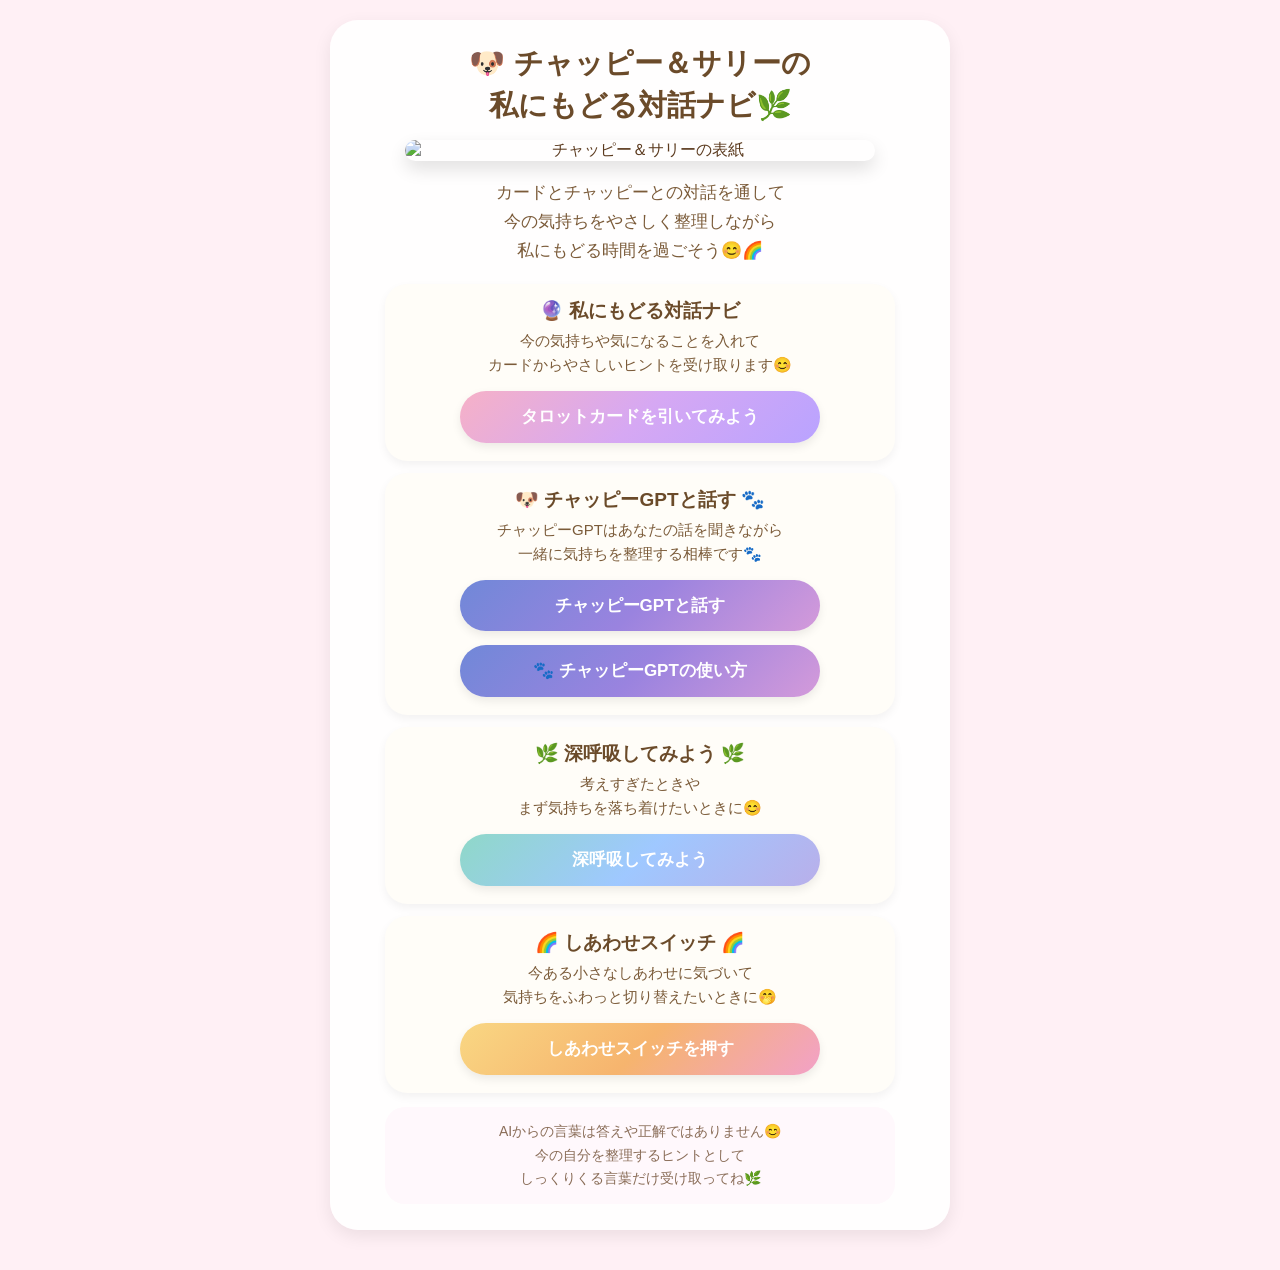
==== index.html @ 1b2f11bb "Add files via upload" ====
<!DOCTYPE html>
<html lang="ja">
<head>
  <meta charset="UTF-8">

  <meta
    name="viewport"
    content="width=device-width, initial-scale=1.0"
  >

  <title>チャッピー＆サリーの私にもどる対話ナビ</title>

  <style>
    *{
      box-sizing:border-box;
    }

    body{
      font-family:"Hiragino Kaku Gothic ProN", sans-serif;
      text-align:center;
      background:#fff0f5;
      color:#5b3a1e;
      margin:0;
      padding:20px 14px 40px;
    }

    .main-card{
      width:92%;
      max-width:620px;
      margin:0 auto;
      padding:22px 16px 26px;
      background:rgba(255,255,255,0.92);
      border-radius:28px;
      box-shadow:0 6px 18px rgba(0,0,0,0.08);
    }

    h1{
      margin:0 0 14px;
      color:#6b4b2a;
      font-size:29px;
      line-height:1.45;
    }

    .hero-img{
      display:block;
      width:92%;
      max-width:470px;
      margin:14px auto 18px;
      border-radius:22px;
      box-shadow:0 8px 18px rgba(0,0,0,0.12);
    }

    .desc{
      margin:0 auto 18px;
      color:#7b5b39;
      font-size:17px;
      line-height:1.7;
    }

    .guide-box{
      width:94%;
      max-width:510px;
      margin:12px auto 0;
      padding:14px;
      background:#fffdf8;
      border-radius:22px;
      box-shadow:0 4px 10px rgba(0,0,0,0.05);
    }

    .guide-title{
      margin-bottom:5px;
      color:#6b4b2a;
      font-size:19px;
      font-weight:bold;
    }

    .guide-text{
      margin-bottom:10px;
      color:#7b5b39;
      font-size:15px;
      line-height:1.6;
    }

    button{
      width:88%;
      max-width:360px;
      margin:4px auto;
      padding:14px 18px;
      border:none;
      border-radius:28px;
      color:white;
      font-size:17px;
      font-weight:bold;
      line-height:1.4;
      cursor:pointer;
      box-shadow:0 4px 10px rgba(0,0,0,0.08);
    }

    button:active{
      transform:scale(0.98);
    }

    .btn-tarot{
      background:linear-gradient(
        135deg,
        #f6b1c7,
        #d6a8f3,
        #b9a3ff
      );
    }

    .btn-chappy{
      background:linear-gradient(
        135deg,
        #7088d8,
        #9a83df,
        #d49ada
      );
    }

    .btn-breath{
      background:linear-gradient(
        135deg,
        #8fd8c8,
        #9fc8ff,
        #b9afea
      );
    }

    .btn-switch{
      background:linear-gradient(
        135deg,
        #f9d783,
        #f6b46e,
        #f2a1c8
      );
    }

    .guide-btn{
  margin-top:10px;
}

.guide-image-wrap{
  width:78%;
  max-width:380px;
  margin:14px auto 0;
  padding:8px;
  background:rgba(255,255,255,0.9);
  border-radius:20px;
  box-shadow:0 6px 16px rgba(0,0,0,0.08);
}

.guide-image{
  display:block;
  width:100%;
  height:auto;
  border-radius:14px;
}

    .important-box{
      width:94%;
      max-width:510px;
      margin:14px auto 0;
      padding:13px 14px;
      background:#fff8fc;
      border-radius:20px;
      color:#8a6d58;
      font-size:14px;
      line-height:1.7;
    }

    @media(max-width:480px){
      body{
        padding:16px 10px 32px;
      }

      .main-card{
        width:96%;
        padding:20px 12px 24px;
      }

      h1{
        font-size:24px;
      }

      .desc{
        font-size:15px;
      }

      .guide-title{
        font-size:17px;
      }

      .guide-text{
        font-size:14px;
      }

      button{
        width:94%;
        font-size:16px;
      }

   .guide-image-wrap{
  width:84%;
  max-width:340px;
   }
      
    }
  </style>
</head>

<body>

  <div class="main-card">

    <h1>
      🐶 チャッピー＆サリーの<br>
      私にもどる対話ナビ🌿
    </h1>

    <img
      src="https://raw.githubusercontent.com/Chappy-Sally/chappy-sally-images/main/covers/CS_hyousi.jpg"
      class="hero-img"
      alt="チャッピー＆サリーの表紙"
    >

    <p class="desc">
      カードとチャッピーとの対話を通して<br>
      今の気持ちをやさしく整理しながら<br>
      私にもどる時間を過ごそう😊🌈
    </p>


    <!-- 1. 私にもどる対話ナビ -->
    <div class="guide-box">

      <div class="guide-title">
        🔮 私にもどる対話ナビ
      </div>

      <div class="guide-text">
        今の気持ちや気になることを入れて<br>
        カードからやさしいヒントを受け取ります😊
      </div>

      <button
        class="btn-tarot"
        onclick="location.href='tarot.html'"
      >
        タロットカードを引いてみよう
      </button>

    </div>


    <!-- 2. チャッピーGPT -->
    <div class="guide-box">

      <div class="guide-title">
        🐶 チャッピーGPTと話す 🐾
      </div>

      <div class="guide-text">
        チャッピーGPTはあなたの話を聞きながら<br>
        一緒に気持ちを整理する相棒です🐾
      </div>

      <button
        class="btn-chappy"
        onclick="openChappyGPT()"
      >
        チャッピーGPTと話す
      </button>

     <button
  class="btn-chappy guide-btn"
  onclick="toggleChappyGuide()"
>
  🐾 チャッピーGPTの使い方
</button>

<div
  id="chappyGuide"
  class="guide-image-wrap"
  style="display:none;"
>
  <img
    src="https://raw.githubusercontent.com/Chappy-Sally/chappy-sally-images/main/covers/cs_tukaikata_c.png"
    alt="チャッピーGPTの使い方"
    class="guide-image"
  >
</div>
      
    </div>


    <!-- 3. 深呼吸 -->
    <div class="guide-box">

      <div class="guide-title">
        🌿 深呼吸してみよう 🌿
      </div>

      <div class="guide-text">
        考えすぎたときや<br>
        まず気持ちを落ち着けたいときに😊
      </div>

      <button
        class="btn-breath"
        onclick="location.href='shinkokyu.html'"
      >
        深呼吸してみよう
      </button>

    </div>


    <!-- 4. しあわせスイッチ -->
    <div class="guide-box">

      <div class="guide-title">
        🌈 しあわせスイッチ 🌈
      </div>

      <div class="guide-text">
        今ある小さなしあわせに気づいて<br>
        気持ちをふわっと切り替えたいときに🤭
      </div>

      <button
        class="btn-switch"
        onclick="location.href='switch.html'"
      >
        しあわせスイッチを押す
      </button>

    </div>


    <div class="important-box">
      AIからの言葉は答えや正解ではありません😊<br>
      今の自分を整理するヒントとして<br>
      しっくりくる言葉だけ受け取ってね🌿
    </div>

  </div>


  <script>
    function openChappyGPT(){
      const chappyGptUrl =
        "https://chatgpt.com/g/g-6a521739bdc08191be5387b1993ba520-tiyatuhigpt";

      window.open(
        chappyGptUrl,
        "_blank",
        "noopener,noreferrer"
      );
    }

    function toggleChappyGuide(){
  const guide =
    document.getElementById("chappyGuide");

  if(guide.style.display === "none"){
    guide.style.display = "block";

    guide.scrollIntoView({
      behavior:"smooth",
      block:"start"
    });
  }else{
    guide.style.display = "none";
  }
    }
    
  </script>

</body>
</html>
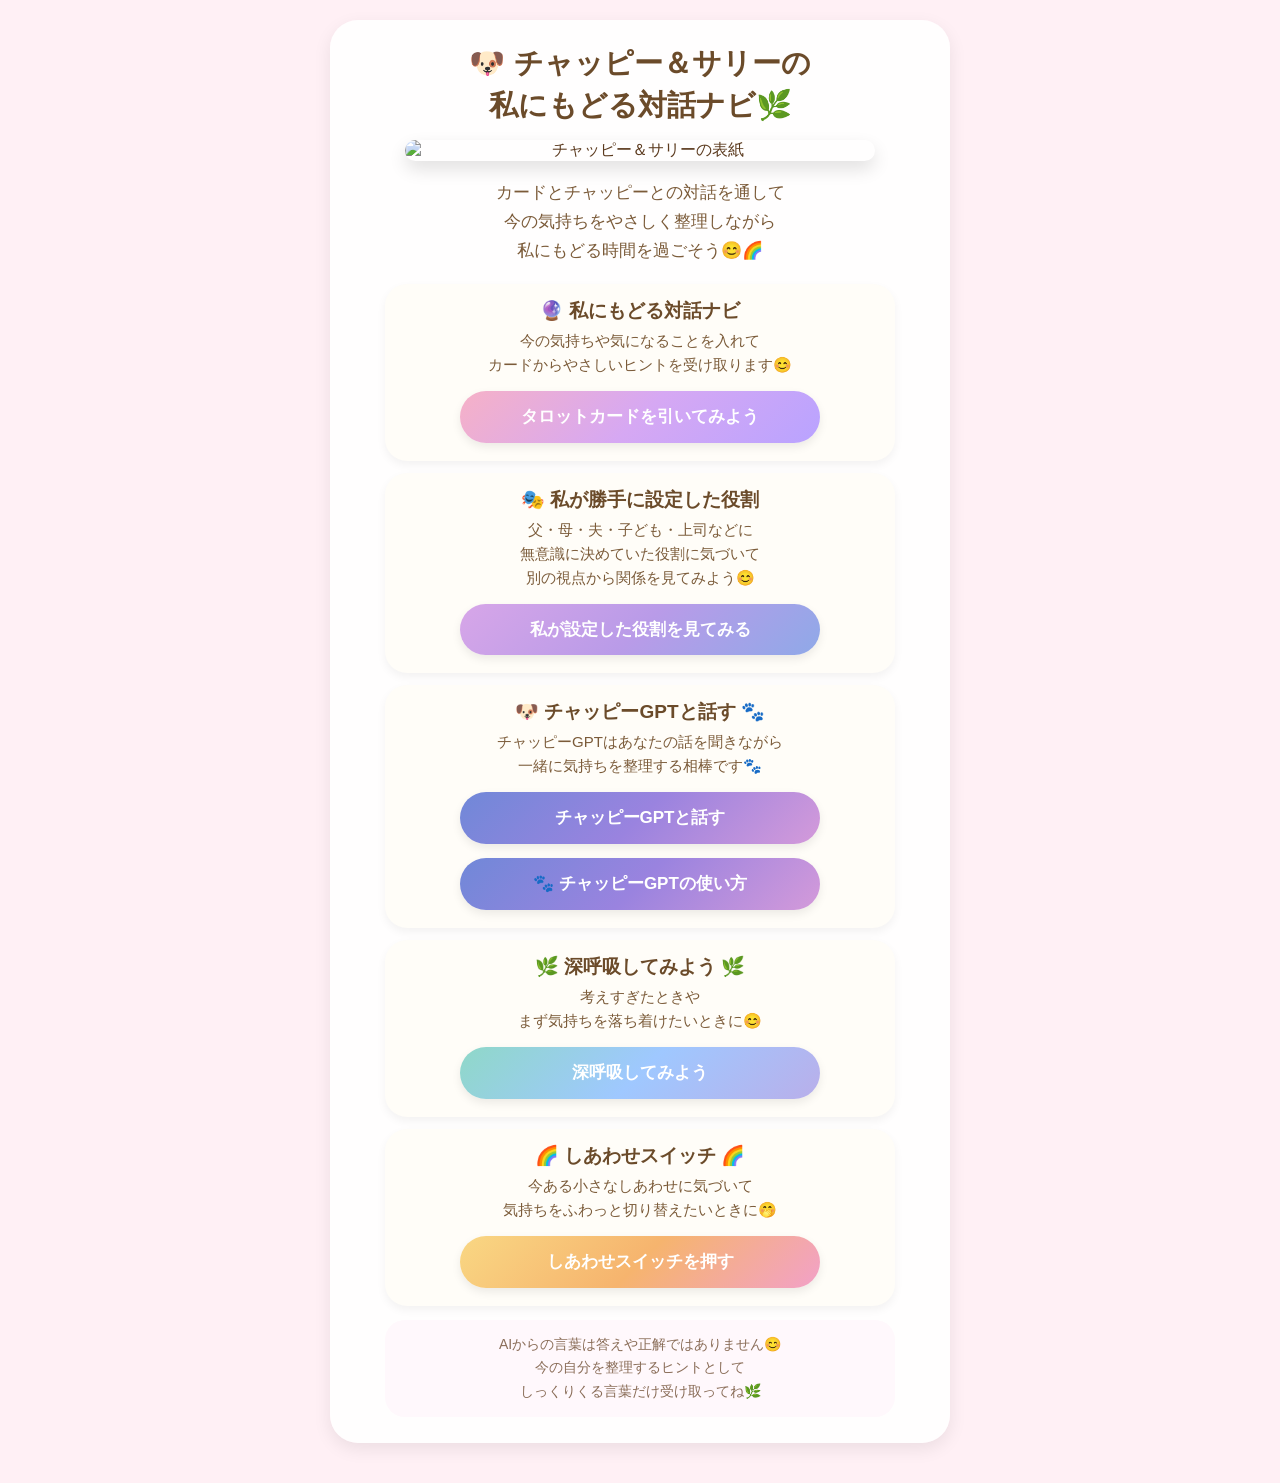
==== commit 5340a35b: "Update index.html" ====
--- a/index.html
+++ b/index.html
@@ -136,6 +136,15 @@
       );
     }
 
+    .btn-role{
+  background:linear-gradient(
+    135deg,
+    #d7a6e8,
+    #b99be8,
+    #8fa9e8
+  );
+    }
+
     .guide-btn{
   margin-top:10px;
 }
@@ -251,6 +260,28 @@
       </button>
 
     </div>
+
+    <!-- 5. 私が勝手に設定した役割 -->
+<div class="guide-box">
+
+  <div class="guide-title">
+    🎭 私が勝手に設定した役割
+  </div>
+
+  <div class="guide-text">
+    父・母・夫・子ども・上司などに<br>
+    無意識に決めていた役割に気づいて<br>
+    別の視点から関係を見てみよう😊
+  </div>
+
+  <button
+    class="btn-role"
+    onclick="location.href='roles.html'"
+  >
+    私が設定した役割を見てみる
+  </button>
+
+</div>
 
 
     <!-- 2. チャッピーGPT -->
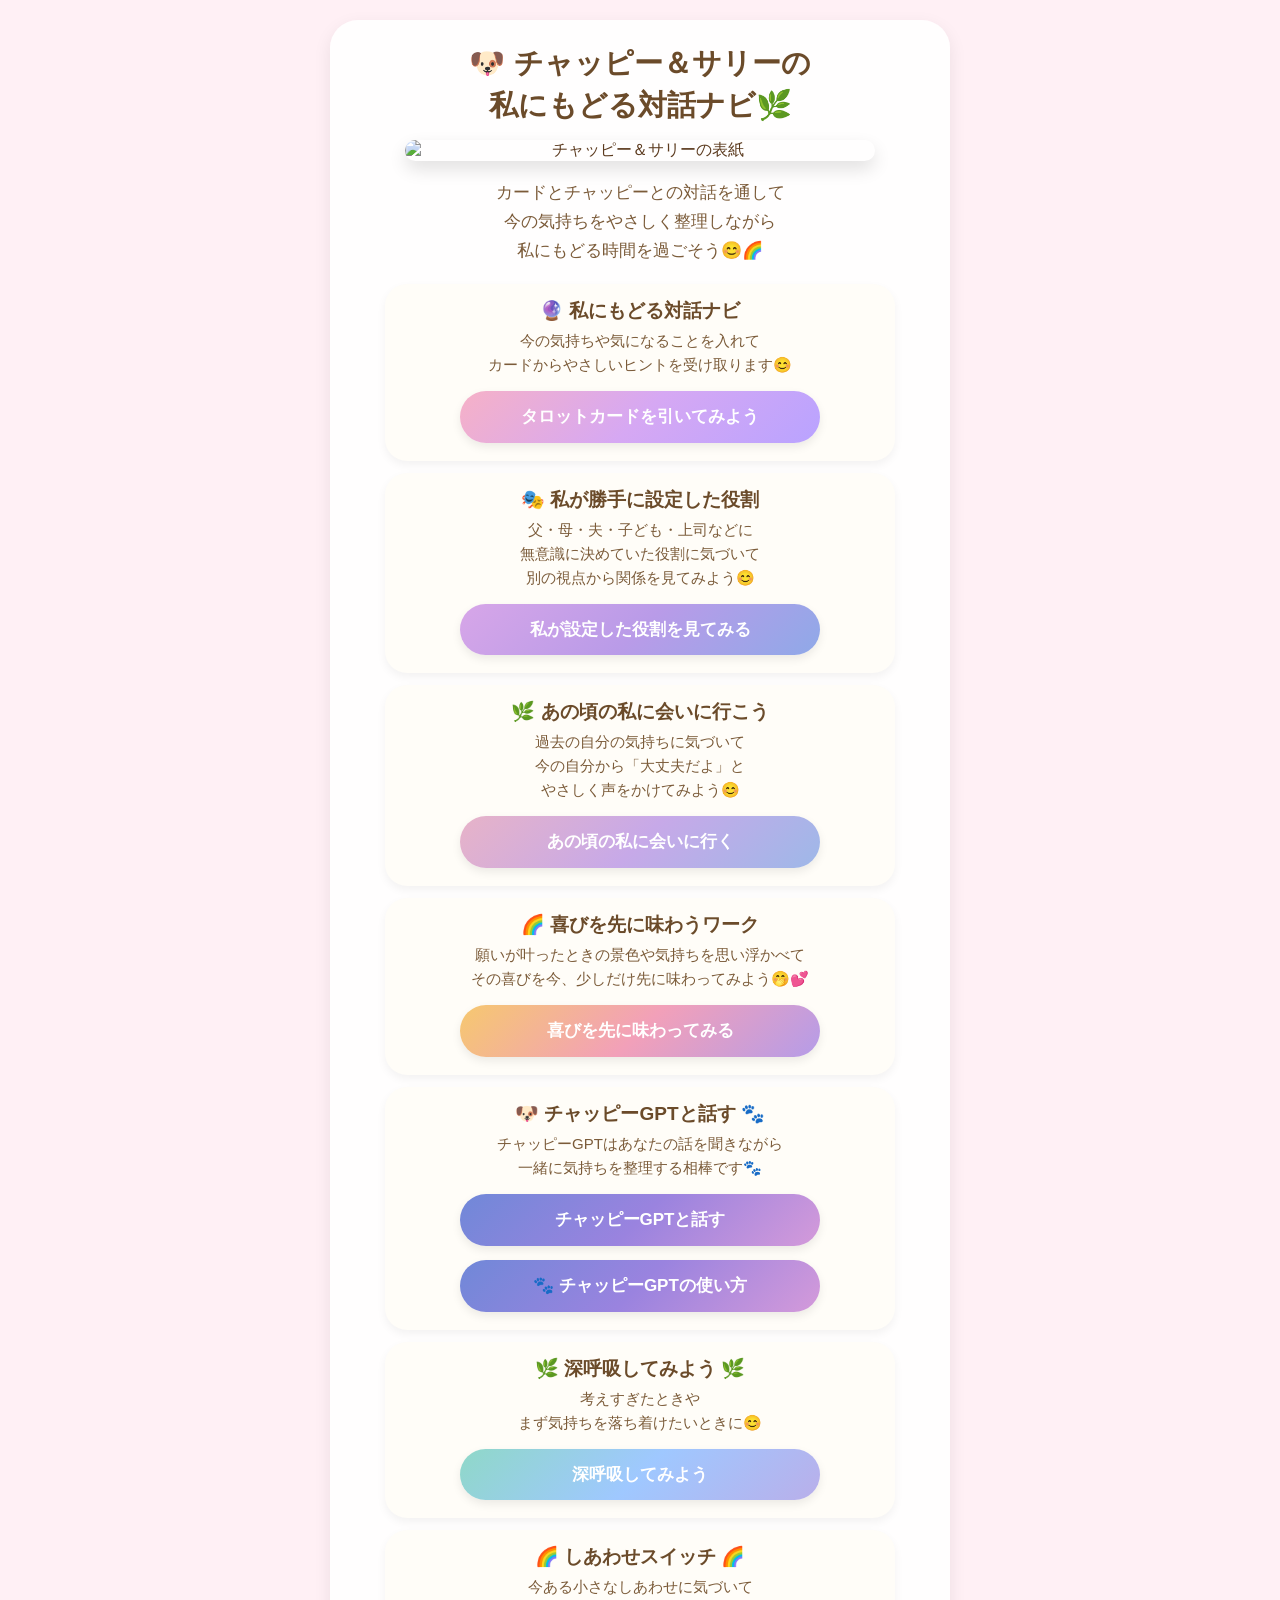
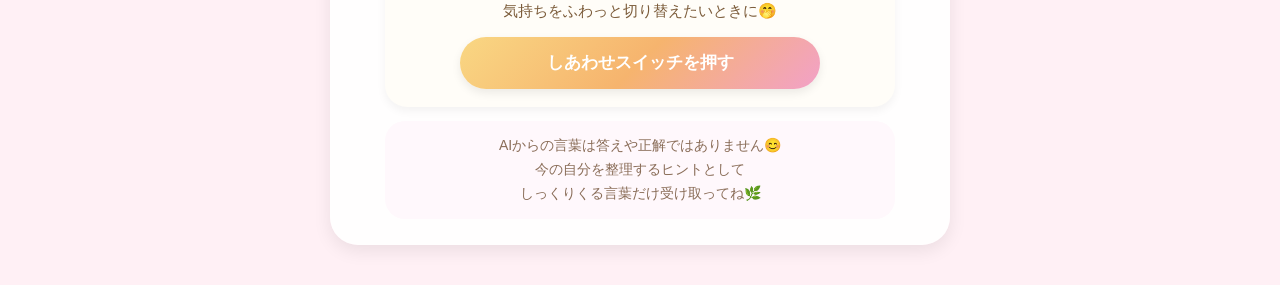
==== commit 761b0cdb: "Add new gradient buttons and guide sections" ====
--- a/index.html
+++ b/index.html
@@ -145,6 +145,24 @@
   );
     }
 
+    .btn-child{
+  background:linear-gradient(
+    135deg,
+    #e7b3c8,
+    #c7a9e8,
+    #9eb8e8
+  );
+}
+
+.btn-joy{
+  background:linear-gradient(
+    135deg,
+    #f6c86f,
+    #f2a0b9,
+    #b59ce8
+  );
+}
+
     .guide-btn{
   margin-top:10px;
 }
@@ -252,13 +270,13 @@
         カードからやさしいヒントを受け取ります😊
       </div>
 
-      <button
-        class="btn-tarot"
-        onclick="location.href='tarot.html'"
-      >
-        タロットカードを引いてみよう
-      </button>
-
+    <button
+  class="btn-tarot"
+  onclick="location.href='tarot.html'"
+>
+  タロットカードを引いてみよう
+    </button>
+      
     </div>
 
     <!-- 5. 私が勝手に設定した役割 -->
@@ -283,6 +301,50 @@
 
 </div>
 
+  <!-- あの頃の私に会いに行く -->
+<div class="guide-box">
+
+  <div class="guide-title">
+    🌿 あの頃の私に会いに行こう
+  </div>
+
+  <div class="guide-text">
+    過去の自分の気持ちに気づいて<br>
+    今の自分から「大丈夫だよ」と<br>
+    やさしく声をかけてみよう😊
+  </div>
+
+  <button
+    class="btn-child"
+    onclick="location.href='child.html'"
+  >
+    あの頃の私に会いに行く
+  </button>
+
+</div>
+
+
+<!-- 喜びを先に味わう -->
+<div class="guide-box">
+
+  <div class="guide-title">
+    🌈 喜びを先に味わうワーク
+  </div>
+
+  <div class="guide-text">
+    願いが叶ったときの景色や気持ちを思い浮かべて<br>
+    その喜びを今、少しだけ先に味わってみよう🤭💕
+  </div>
+
+  <button
+    class="btn-joy"
+    onclick="location.href='joy.html'"
+  >
+    喜びを先に味わってみる
+  </button>
+
+</div>
+    
 
     <!-- 2. チャッピーGPT -->
     <div class="guide-box">
